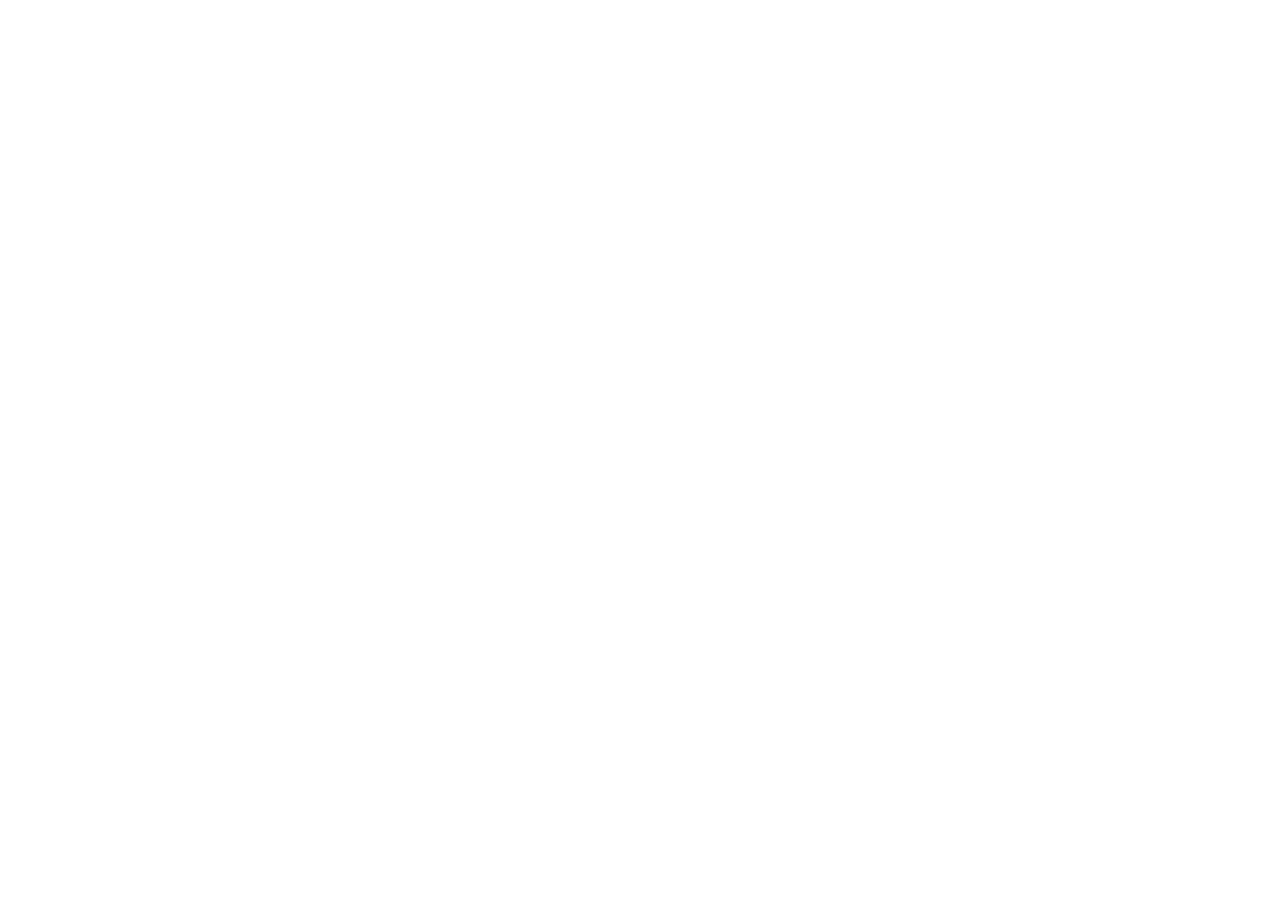
==== index.html @ 4ca58607 "Initial commit" ====
<!DOCTYPE html>
<html lang="en">
  <head>
    <meta charset="UTF-8" />
    <meta name="viewport" content="width=device-width, initial-scale=1.0" />
    <title>Document</title>
  </head>
  <body></body>
</html>
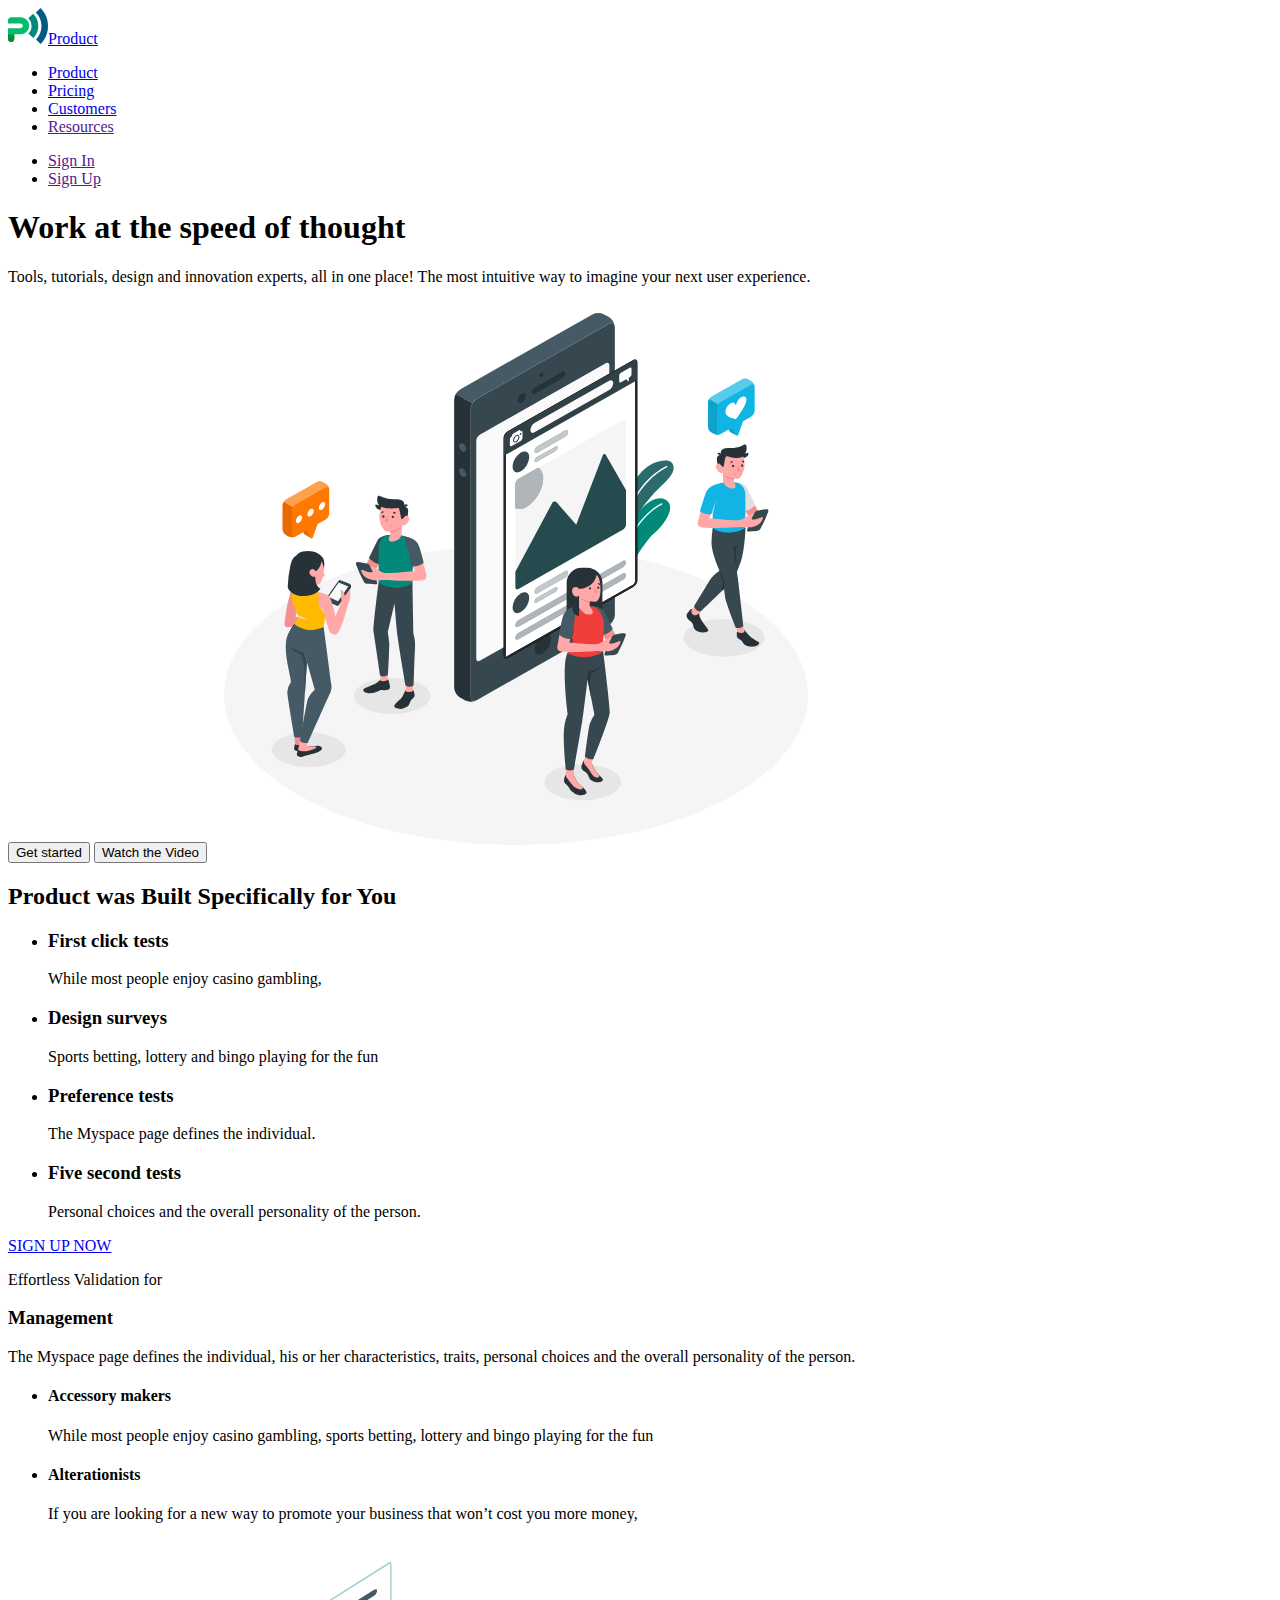
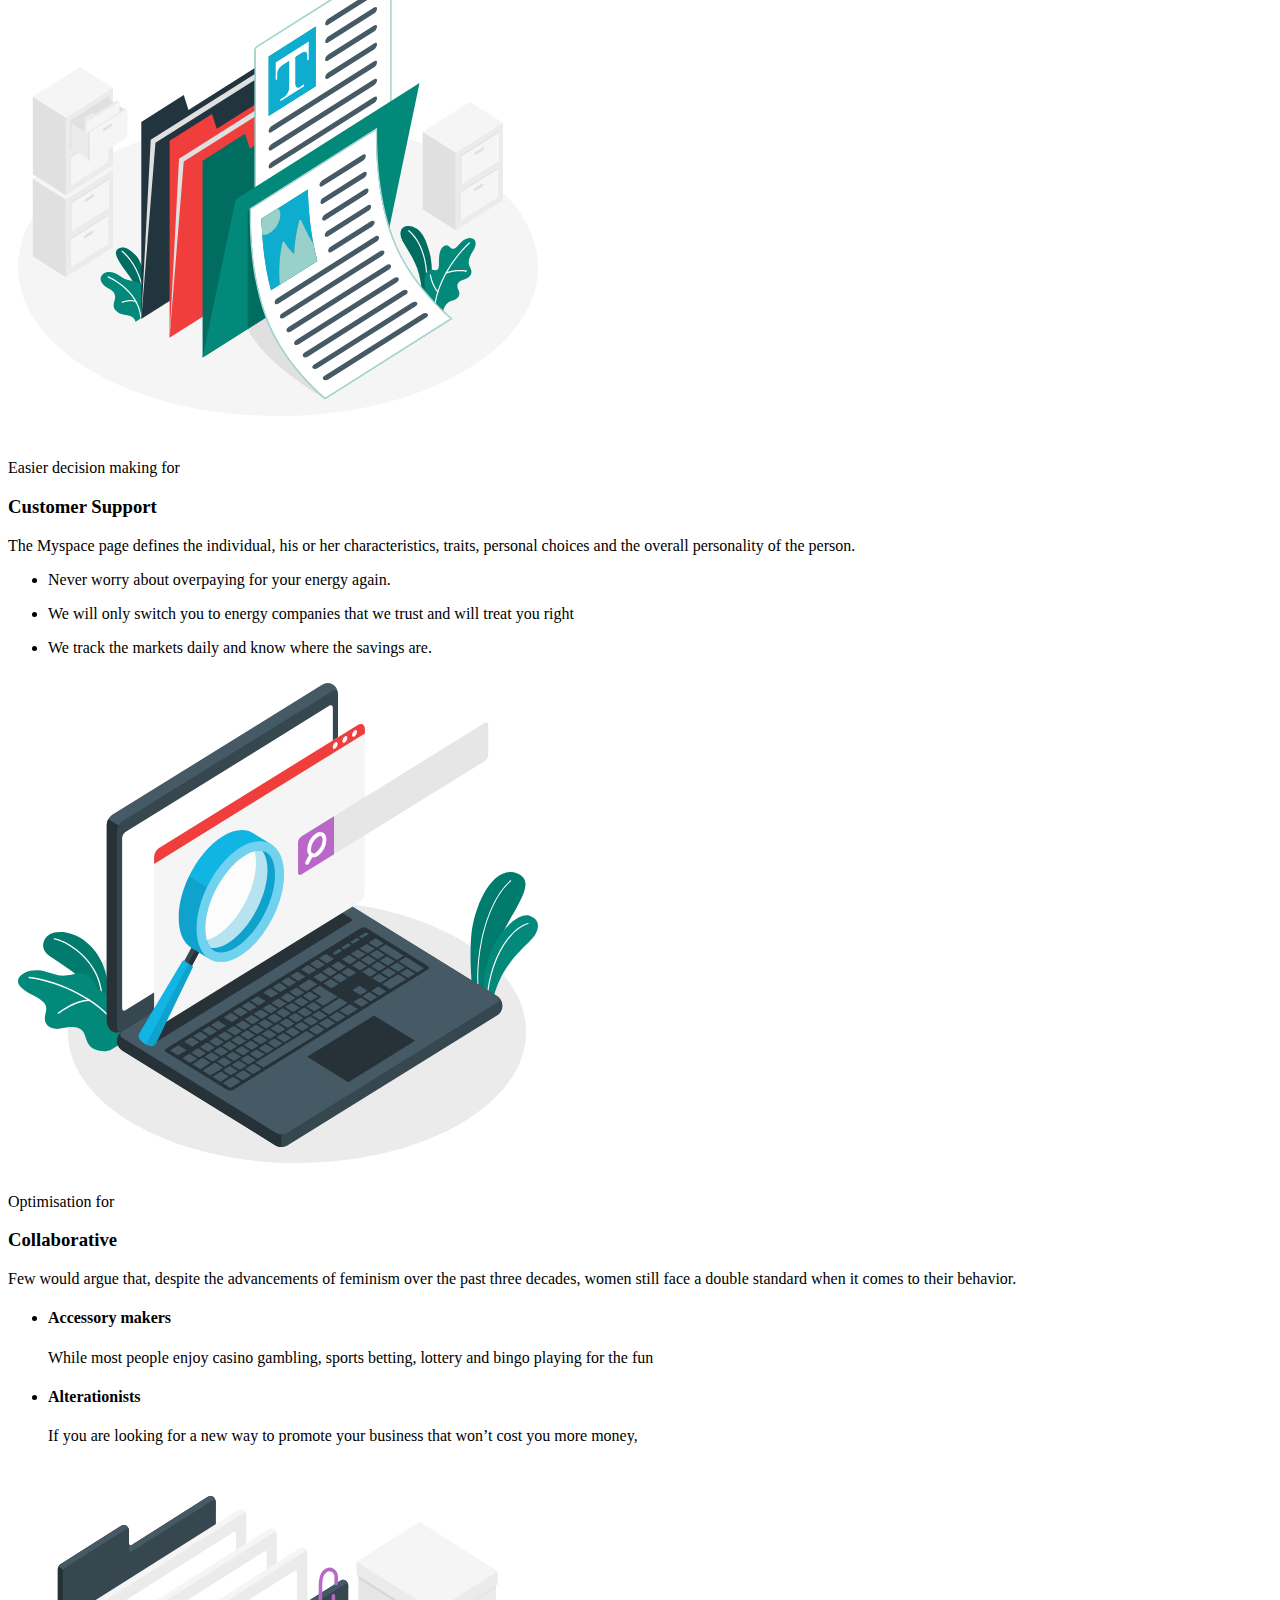
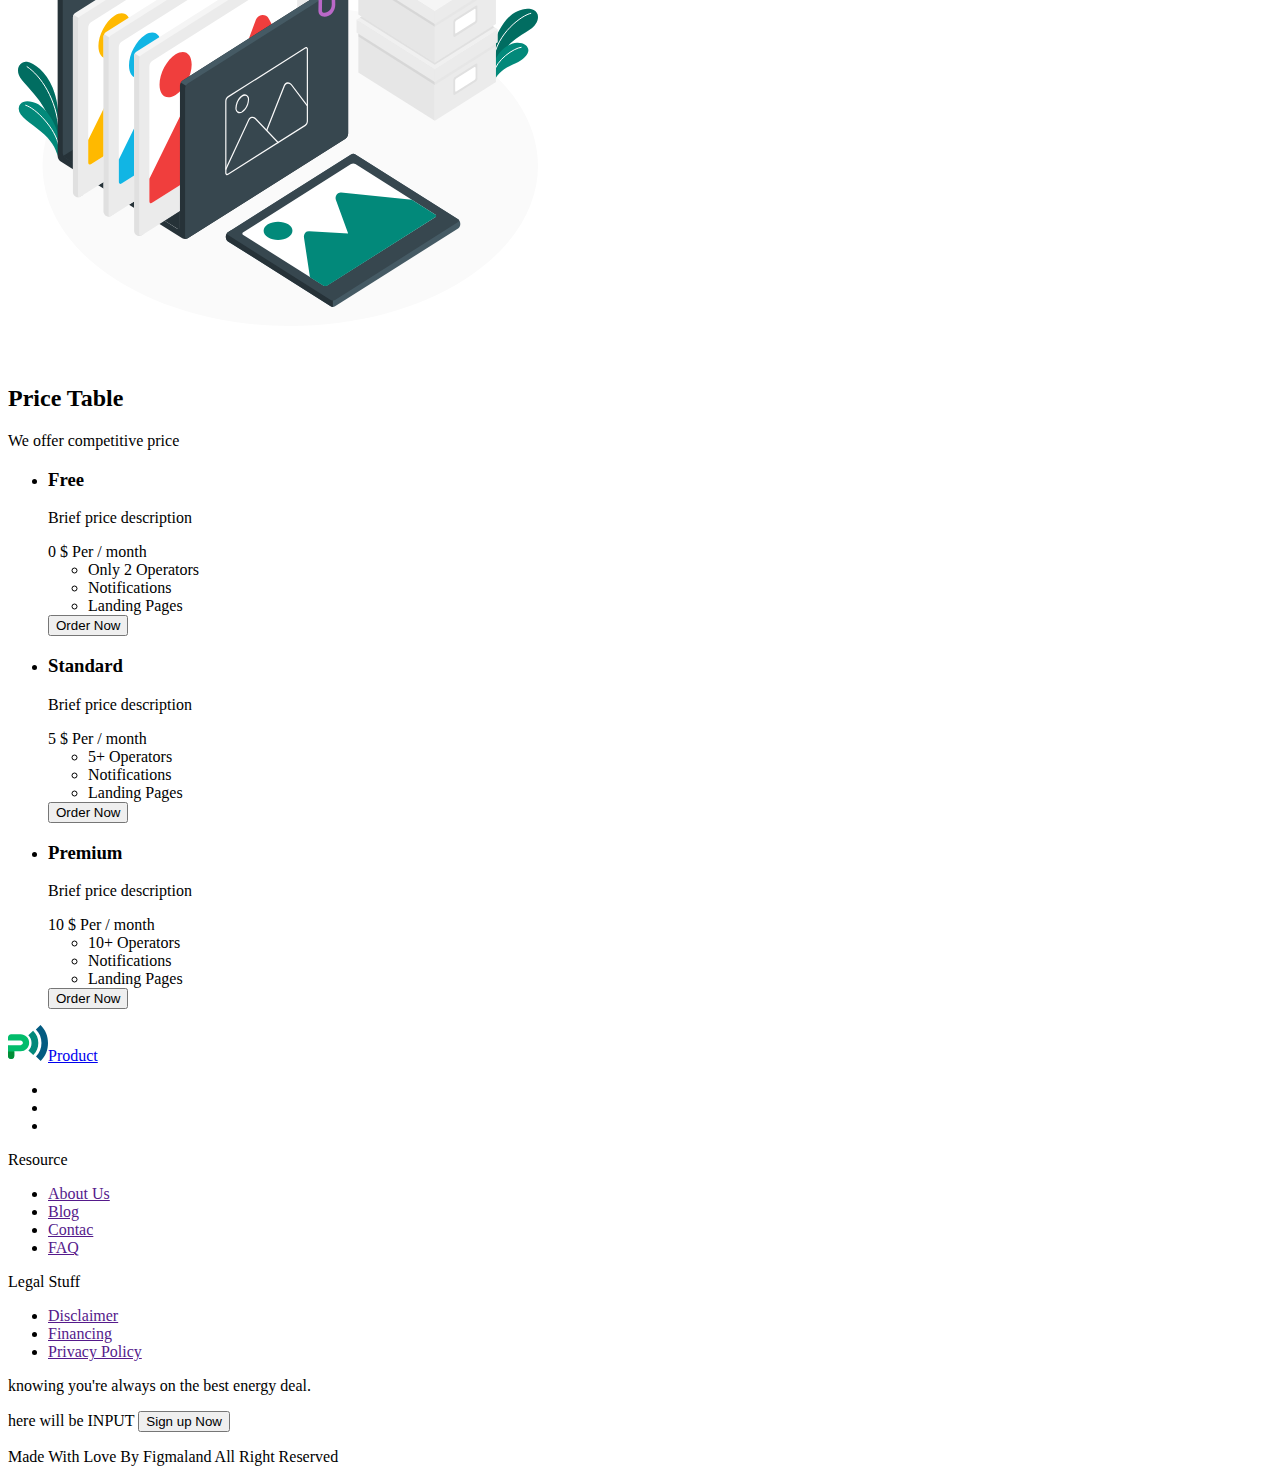
==== commit 4a8a781d: "ls-1" ====
--- a/index.html
+++ b/index.html
@@ -3,7 +3,247 @@
   <head>
     <meta charset="UTF-8" />
     <meta name="viewport" content="width=device-width, initial-scale=1.0" />
-    <title>Document</title>
+    <link rel="stylesheet" href="./css/styles.css" />
+    <title>Business promotion - Product</title>
   </head>
-  <body></body>
+  <body>
+    <header>
+      <a href="./index.html"
+        ><img
+          src="./images/logo.svg"
+          width="40"
+          height="36"
+          alt="logotype"
+        />Product</a
+      >
+      <nav>
+        <ul>
+          <li><a href="./index.html">Product</a></li>
+          <li><a href="./pricing.html">Pricing</a></li>
+          <li><a href="./customers.html">Customers</a></li>
+          <li><a href="">Resources</a></li>
+        </ul>
+        <ul>
+          <li><a href="">Sign In</a></li>
+          <li><a href="">Sign Up</a></li>
+        </ul>
+      </nav>
+    </header>
+
+    <main>
+      <!-- Hero -->
+      <section>
+        <h1>Work at the speed of thought</h1>
+        <p>
+          Tools, tutorials, design and innovation experts, all in one place! The
+          most intuitive way to imagine your next user experience.
+        </p>
+        <button type="button">Get started</button>
+        <button type="button">Watch the Video</button>
+        <img src="./images/hero.svg" width="610" height="555" alt="people" />
+      </section>
+      <section>
+        <h2>Product was Built Specifically for You</h2>
+        <ul>
+          <li>
+            <h3>First click tests</h3>
+            <p>While most people enjoy casino gambling,</p>
+          </li>
+          <li>
+            <h3>Design surveys</h3>
+            <p>Sports betting, lottery and bingo playing for the fun</p>
+          </li>
+          <li>
+            <h3>Preference tests</h3>
+            <p>The Myspace page defines the individual.</p>
+          </li>
+          <li>
+            <h3>Five second tests</h3>
+            <p>Personal choices and the overall personality of the person.</p>
+          </li>
+        </ul>
+        <a href="./index.html">SIGN UP NOW</a>
+      </section>
+      <section>
+        <h2 hidden>Our features</h2>
+        <p>Effortless Validation for</p>
+        <h3>Management</h3>
+        <p>
+          The Myspace page defines the individual, his or her characteristics,
+          traits, personal choices and the overall personality of the person.
+        </p>
+        <ul>
+          <li>
+            <h4>Accessory makers</h4>
+            <p>
+              While most people enjoy casino gambling, sports betting, lottery
+              and bingo playing for the fun
+            </p>
+          </li>
+          <li>
+            <h4>Alterationists</h4>
+            <p>
+              If you are looking for a new way to promote your business that
+              won’t cost you more money,
+            </p>
+          </li>
+        </ul>
+        <img
+          src="./images/management.svg"
+          width="540"
+          height="500"
+          alt="folders"
+        />
+
+        <p>Easier decision making for</p>
+        <h3>Customer Support</h3>
+        <p>
+          The Myspace page defines the individual, his or her characteristics,
+          traits, personal choices and the overall personality of the person.
+        </p>
+        <ul>
+          <li>
+            <p>Never worry about overpaying for your energy again.</p>
+          </li>
+          <li>
+            <p>
+              We will only switch you to energy companies that we trust and will
+              treat you right
+            </p>
+          </li>
+          <li>
+            <p>We track the markets daily and know where the savings are.</p>
+          </li>
+        </ul>
+        <img
+          src="./images/support-img.svg"
+          width="540"
+          height="500"
+          alt="Support"
+        />
+        <p>Optimisation for</p>
+        <h3>Collaborative</h3>
+        <p>
+          Few would argue that, despite the advancements of feminism over the
+          past three decades, women still face a double standard when it comes
+          to their behavior.
+        </p>
+        <ul>
+          <li>
+            <h4>Accessory makers</h4>
+            <p>
+              While most people enjoy casino gambling, sports betting, lottery
+              and bingo playing for the fun
+            </p>
+          </li>
+          <li>
+            <h4>Alterationists</h4>
+            <p>
+              If you are looking for a new way to promote your business that
+              won’t cost you more money,
+            </p>
+          </li>
+        </ul>
+        <img
+          src="./images/collaboration.svg"
+          width="540"
+          height="500"
+          alt="folders"
+        />
+      </section>
+
+      <section>
+        <h2>Price Table</h2>
+        <p>We offer competitive price</p>
+        <ul>
+          <li>
+            <h3>Free</h3>
+            <p>Brief price description</p>
+            <span>0 $ Per / month</span>
+            <ul>
+              <li>Only 2 Operators</li>
+              <li>Notifications</li>
+              <li>Landing Pages</li>
+            </ul>
+            <button type="button">Order Now</button>
+          </li>
+          <li>
+            <h3>Standard</h3>
+            <p>Brief price description</p>
+            <span>5 $ Per / month</span>
+            <ul>
+              <li>5+ Operators</li>
+              <li>Notifications</li>
+              <li>Landing Pages</li>
+            </ul>
+            <button type="button">Order Now</button>
+          </li>
+          <li>
+            <h3>Premium</h3>
+            <p>Brief price description</p>
+            <span>10 $ Per / month</span>
+            <ul>
+              <li>10+ Operators</li>
+              <li>Notifications</li>
+              <li>Landing Pages</li>
+            </ul>
+            <button type="button">Order Now</button>
+          </li>
+        </ul>
+      </section>
+    </main>
+
+    <footer>
+      <a href="./index.html"
+        ><img
+          src="./images/logo.svg"
+          width="40"
+          height="36"
+          alt="logotype"
+        />Product</a
+      >
+      <ul>
+        <li>
+          <a
+            href="instagram.com"
+            target="_blank"
+            rel="nofollow noopener noreferrer"
+          ></a>
+        </li>
+        <li>
+          <a
+            href="facebook.com"
+            target="_blank"
+            rel="nofollow noopener noreferrer"
+          ></a>
+        </li>
+        <li>
+          <a
+            href="twitter.com"
+            target="_blank"
+            rel="nofollow noopener noreferrer"
+          ></a>
+        </li>
+      </ul>
+      <p>Resource</p>
+      <ul>
+        <li><a href="">About Us</a></li>
+        <li><a href="">Blog</a></li>
+        <li><a href="">Contac</a></li>
+        <li><a href="">FAQ</a></li>
+      </ul>
+      <p>Legal Stuff</p>
+      <ul>
+        <li><a href="">Disclaimer</a></li>
+        <li><a href="">Financing</a></li>
+        <li><a href="">Privacy Policy</a></li>
+      </ul>
+      <p>knowing you're always on the best energy deal.</p>
+      <form>
+        here will be INPUT
+        <button type="submit">Sign up Now</button>
+      </form>
+      <p>Made With Love By Figmaland All Right Reserved</p>
+    </footer>
+  </body>
 </html>
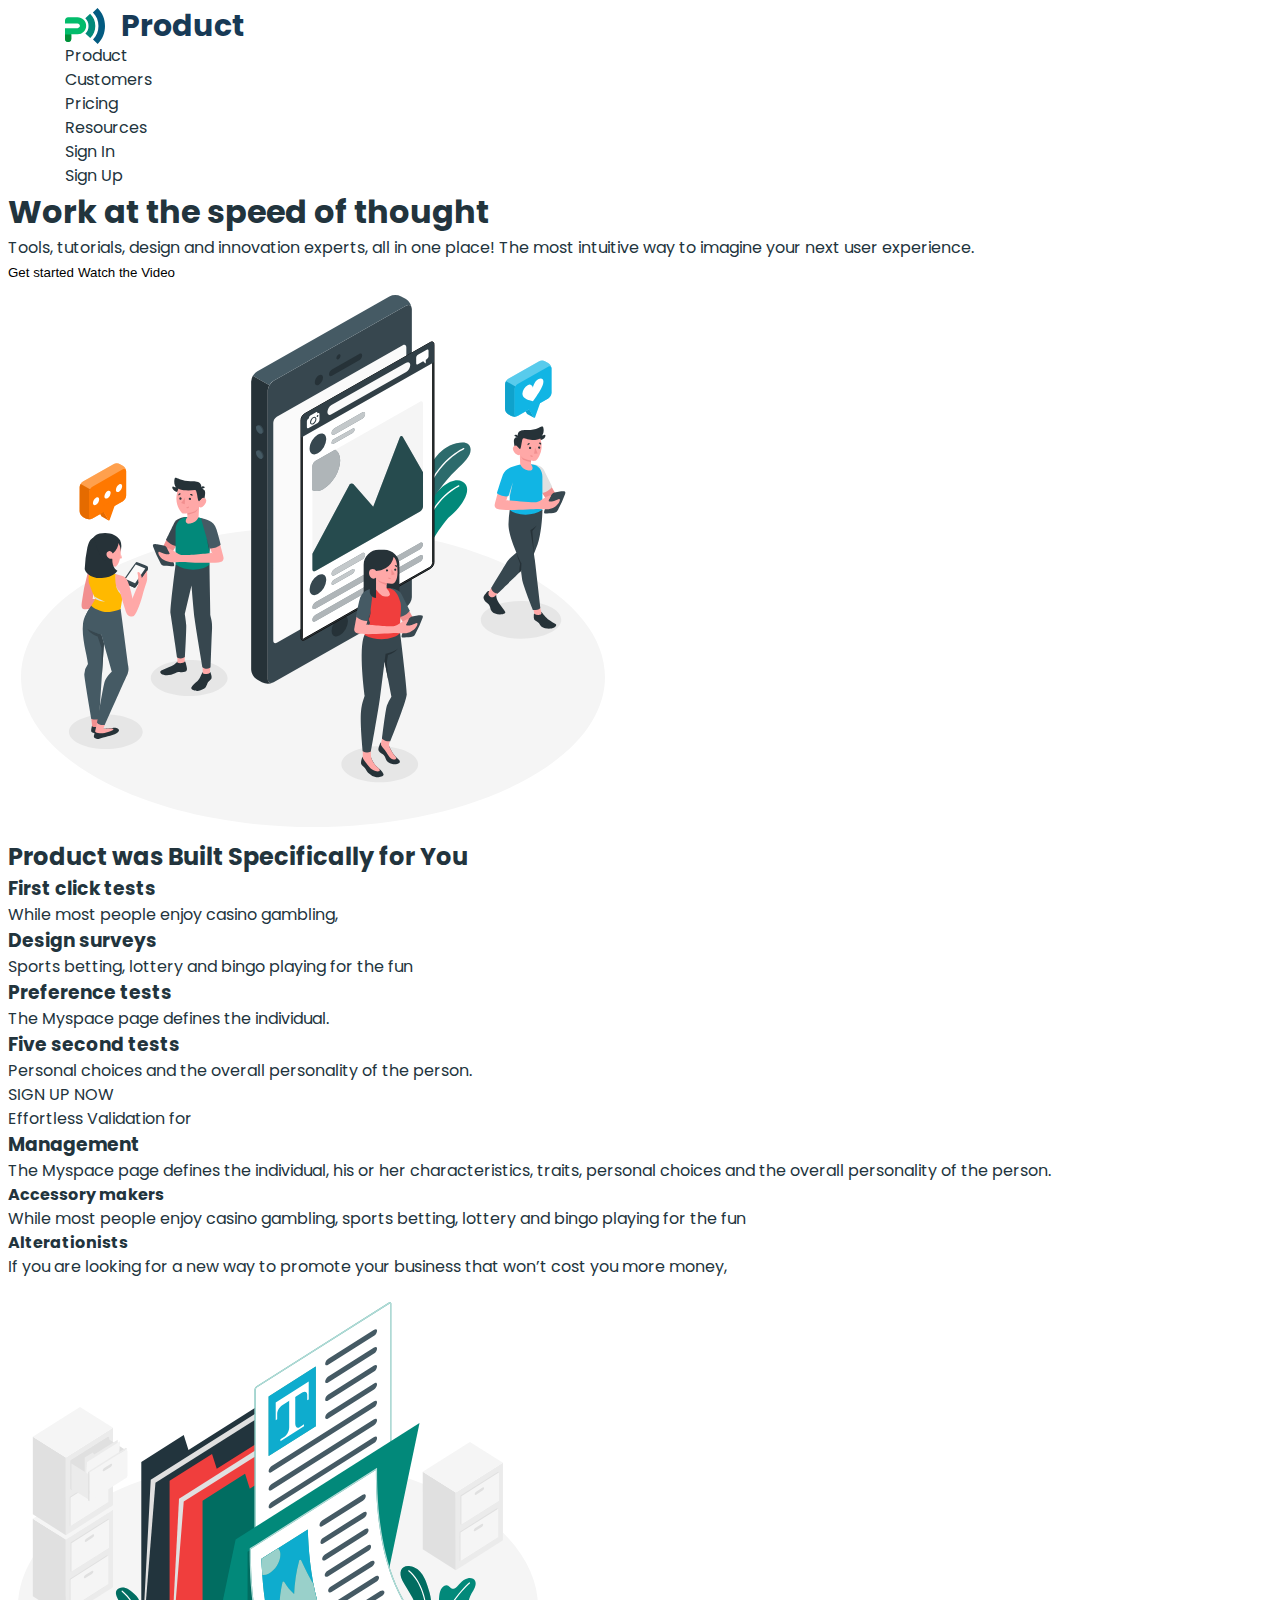
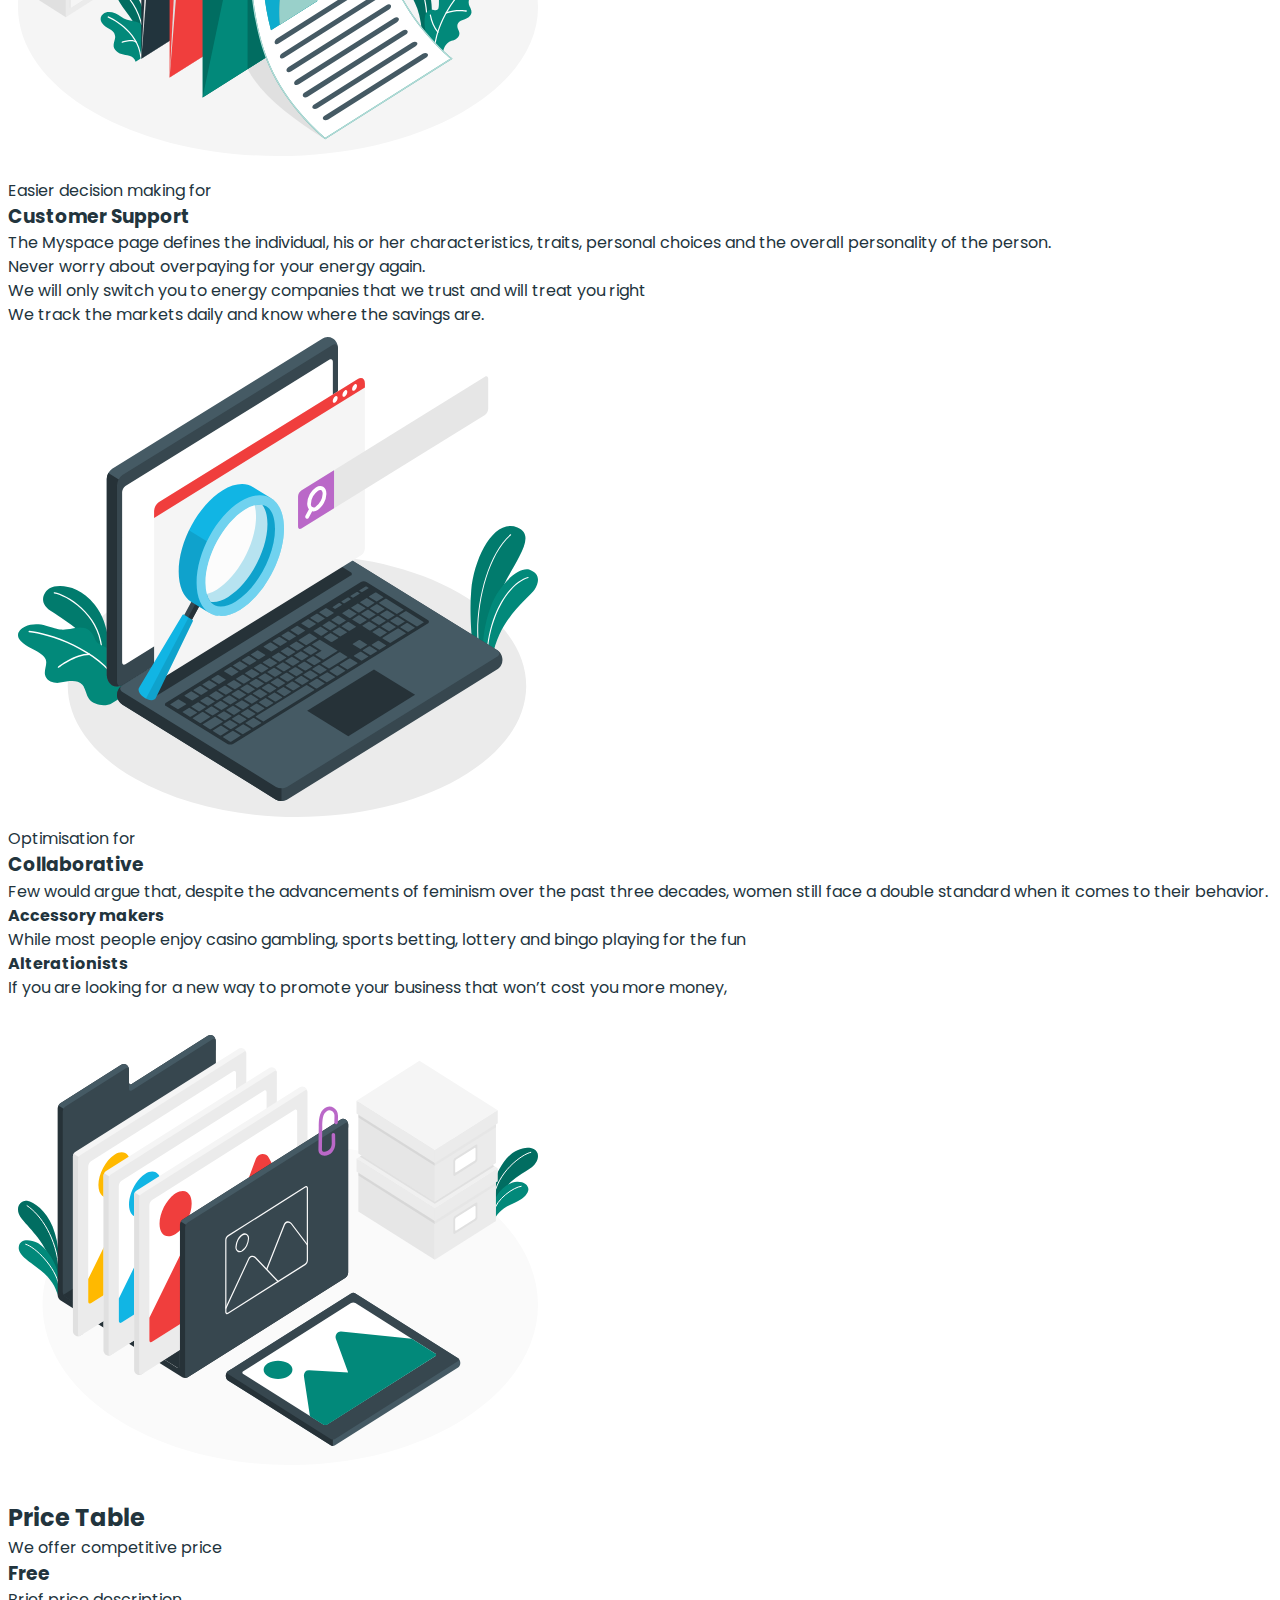
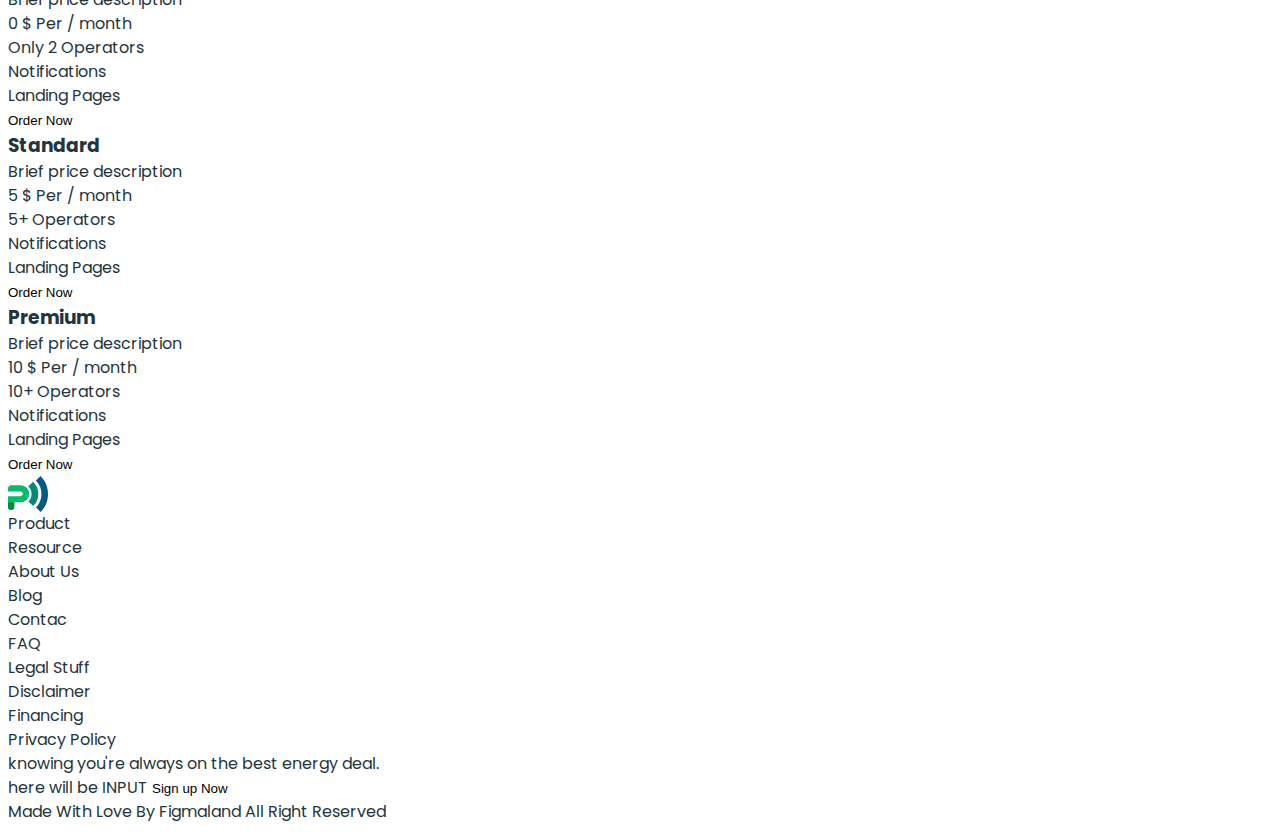
==== commit 2f4a8ddf: "add styles" ====
--- a/index.html
+++ b/index.html
@@ -3,33 +3,59 @@
   <head>
     <meta charset="UTF-8" />
     <meta name="viewport" content="width=device-width, initial-scale=1.0" />
+    <title>Business promotion - Product</title>
+
+    <link rel="preconnect" href="https://fonts.googleapis.com" />
+    <link rel="preconnect" href="https://fonts.gstatic.com" crossorigin />
+    <link
+      href="https://fonts.googleapis.com/css2?family=Inter:opsz,wght@14..32,100..900&family=Montserrat:wght@100..900&family=Poppins:wght@100;200;300;400;500;600;700;800;900&display=swap"
+      rel="stylesheet"
+    />
+
+    <link
+      rel="stylesheet"
+      href="https://cdnjs.cloudflare.com/ajax/libs/modern-normalize/3.0.1/modern-normalize.min.css"
+      integrity="sha512-q6WgHqiHlKyOqslT/lgBgodhd03Wp4BEqKeW6nNtlOY4quzyG3VoQKFrieaCeSnuVseNKRGpGeDU3qPmabCANg=="
+      crossorigin="anonymous"
+      referrerpolicy="no-referrer"
+    />
     <link rel="stylesheet" href="./css/styles.css" />
-    <title>Business promotion - Product</title>
   </head>
-  <body>
-    <header>
-      <a href="./index.html"
-        ><img
-          src="./images/logo.svg"
-          width="40"
-          height="36"
-          alt="logotype"
-        />Product</a
-      >
-      <nav>
-        <ul>
-          <li><a href="./index.html">Product</a></li>
-          <li><a href="./pricing.html">Pricing</a></li>
-          <li><a href="./customers.html">Customers</a></li>
-          <li><a href="">Resources</a></li>
-        </ul>
-        <ul>
-          <li><a href="">Sign In</a></li>
-          <li><a href="">Sign Up</a></li>
-        </ul>
-      </nav>
+ <body>
+    <header class="page-header">
+      <div class="container header-container">
+        <nav class="header-nav">
+          <a class="logo header-logo" href="./index.html"
+            ><img
+              src="./images/logo.svg"
+              width="40"
+              height="36"
+              alt="Logotype"
+            />Product</a
+          >
+
+          <ul class="nav-list">
+            <li class="nav-item">
+              <a class="nav-link current" href="./index.html">Product</a>
+            </li>
+            <li class="nav-item">
+              <a class="nav-link" href="./customers.html">Customers</a>
+            </li>
+            <li class="nav-item">
+              <a class="nav-link" href="./pricing.html">Pricing</a>
+            </li>
+            <li class="nav-item"><a class="nav-link" href="">Resources</a></li>
+          </ul>
+        </nav>
+
+        <ul class="auth-list">
+          <li class="auth-item"><a class="auth-link" href="">Sign In</a></li>
+          <li class="auth-item">
+            <a class="auth-link auth-link-dark" href="">Sign Up</a>
+          </li>
+        </ul>
+      </div>
     </header>
-
     <main>
       <!-- Hero -->
       <section>
@@ -193,7 +219,7 @@
       </section>
     </main>
 
-    <footer>
+    <footer class="footer-nav">
       <a href="./index.html"
         ><img
           src="./images/logo.svg"
--- a/css/styles.css
+++ b/css/styles.css
@@ -0,0 +1,74 @@
+body {
+    font-family: 'Poppins', sans-serif;
+    font-size: 16px;
+    line-height: 1.5;
+    color: #22343d;
+    background-color: #fff;}
+    a {
+        text-decoration: none;
+        color: currentColor;
+    }
+    ul, ol {
+        list-style-type: none;
+        margin: 0;
+        padding: 0;
+    }
+ h1, h2, h3, h4, h5, h6, p {
+    margin: 0;
+ }  
+ img {
+    display: block;
+    max-width: 100%;
+    height: auto;
+ }
+ button {
+    cursor: pointer;
+    border: none;
+    padding: 0;
+    background-color: transparent;
+ }
+
+ .visually-hidden {
+    position: absolute;
+    white-space: nowrap
+    width: 1px;
+    height: 1px;
+    overflow: hidden;
+    border: 0;
+    padding: 0;
+    clip: ract(0 0 0 0);
+    clip-path: inset(100%);
+    margin: -1px;
+ }
+ 
+.container {
+    max-width: 1150px;
+    padding: 0 20px;
+    margin: 0 auto;
+}
+
+.logo {
+    display: flex;
+    align-items: center;
+    gap: 16px;
+
+    font-weight: 700;
+    font-size: 30px;
+    line-height: 0.93;
+    color: #173a56;
+}
+
+.button {
+    min-width: 110px;
+    padding: 14px 42px;
+    border-radius: 4px;
+
+    font-weight: 700;
+    line-height: 1.5;
+    color: #fff;
+    background-color: #02897a;
+}
+
+.button:hover,
+.button:focus {
+    background-color: #016257;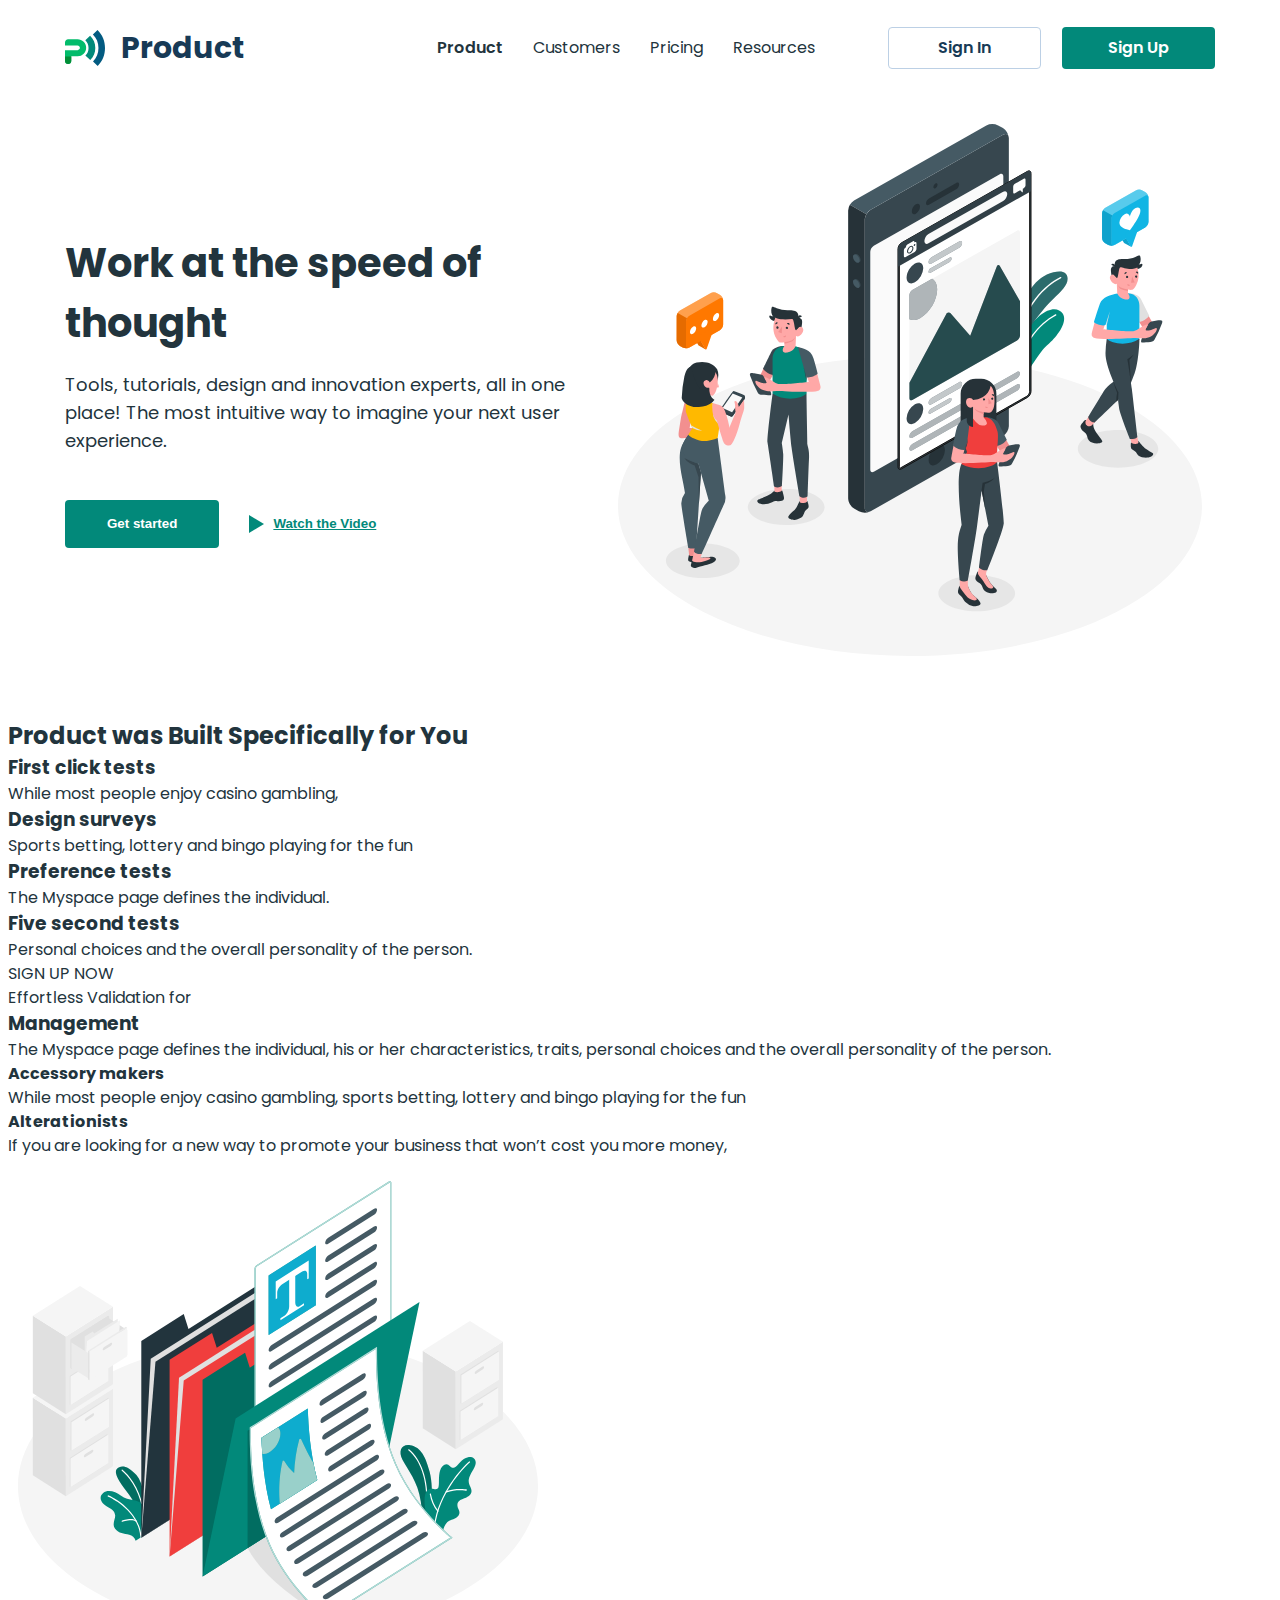
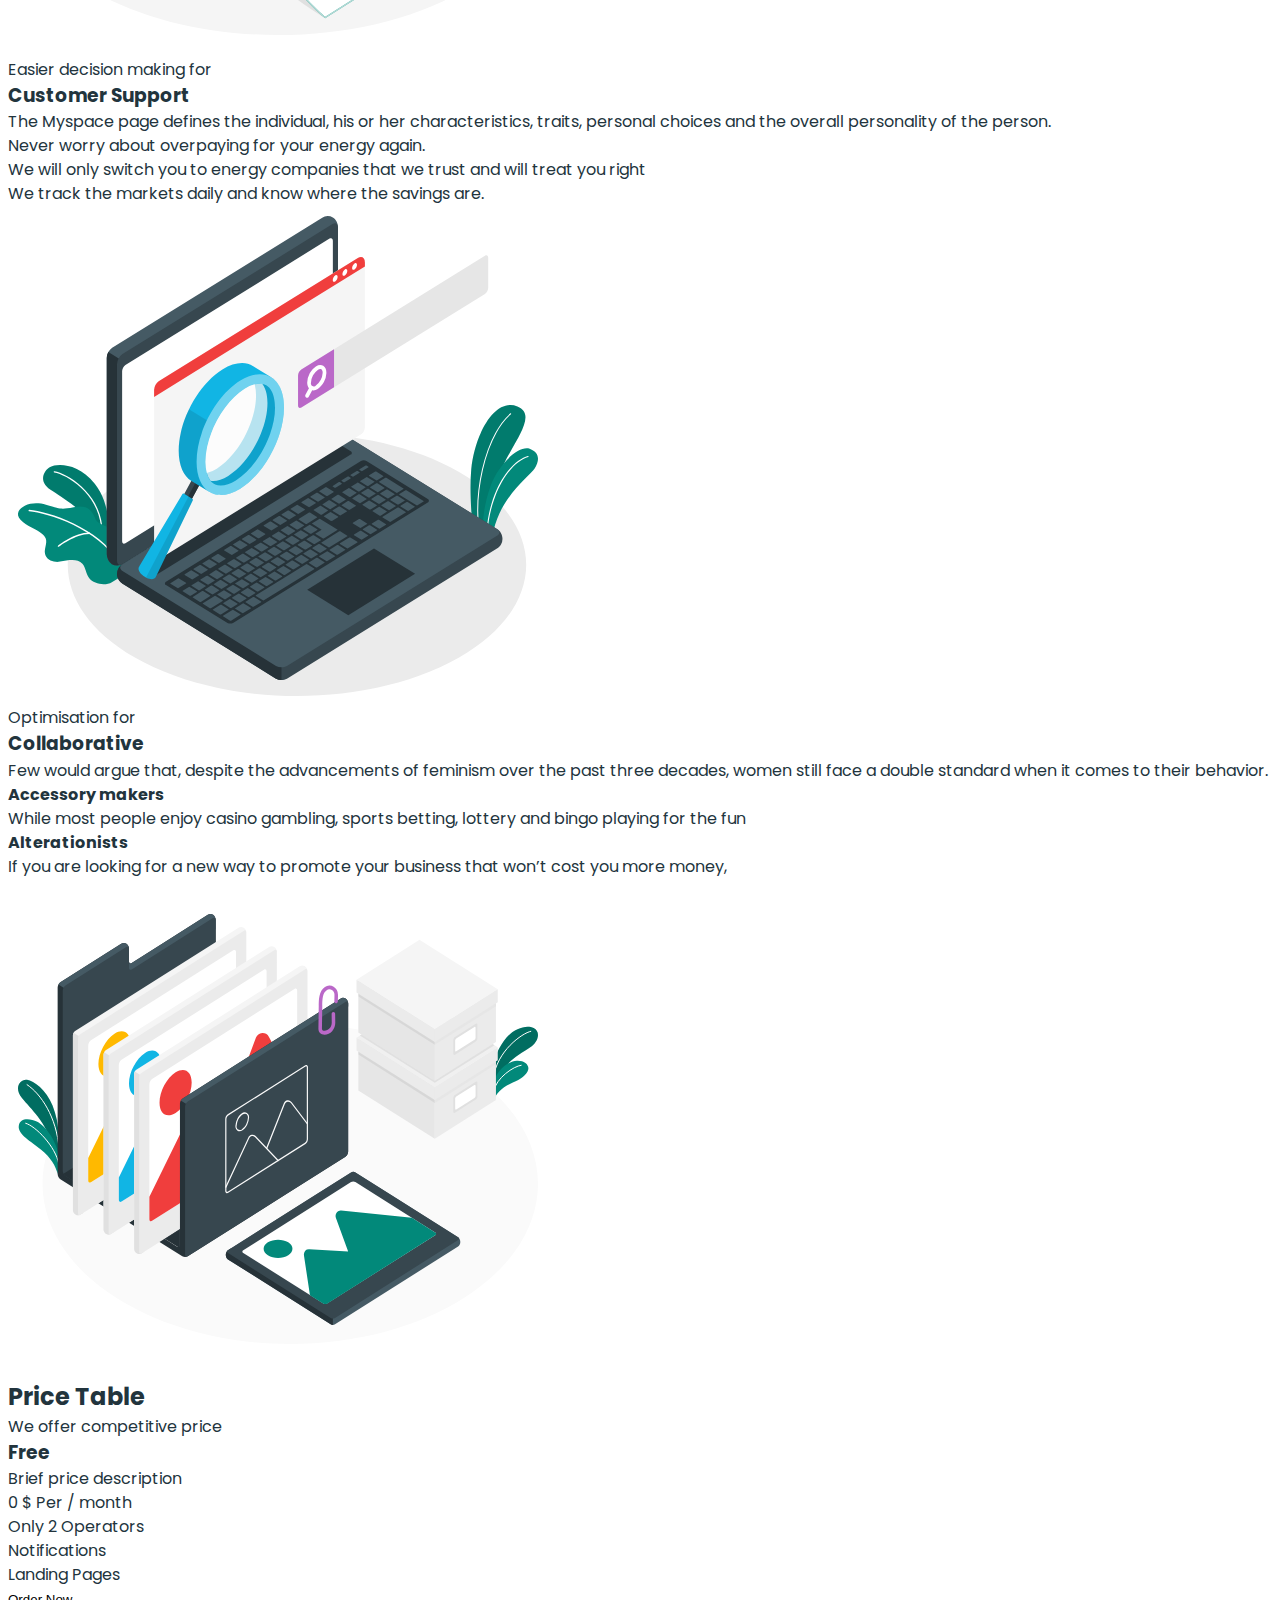
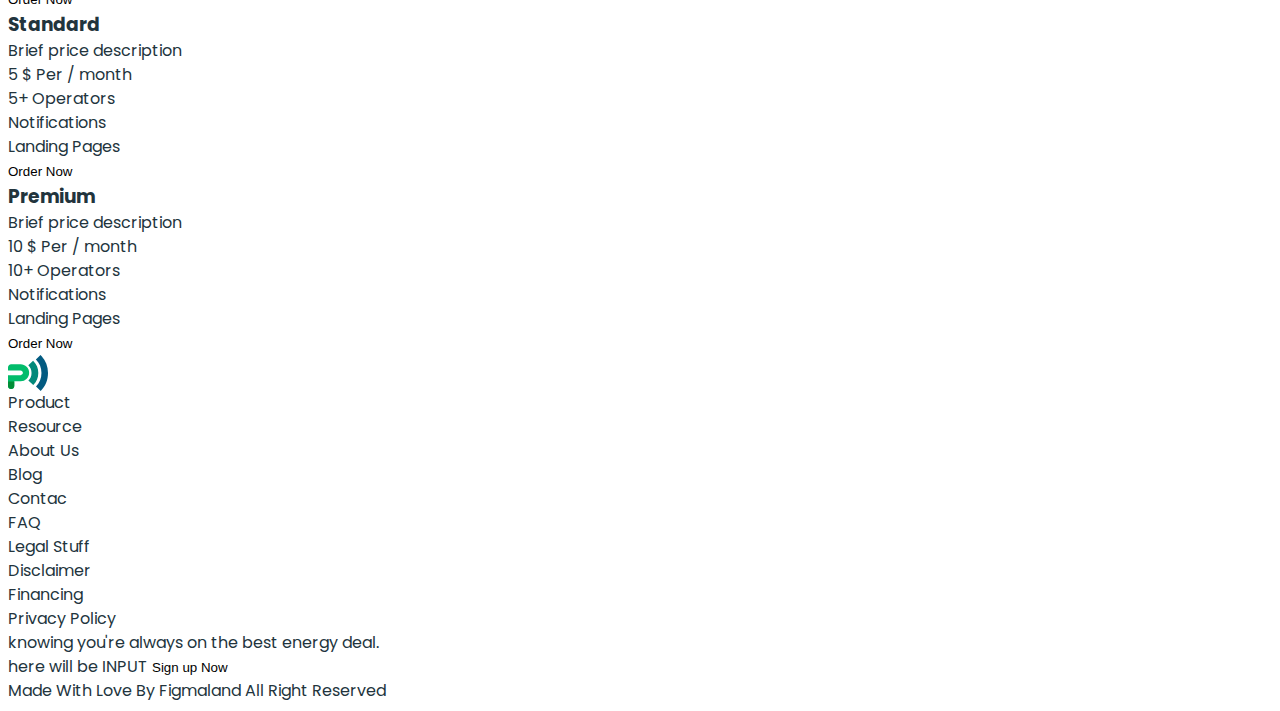
==== commit aa6f16a5: "add hero" ====
--- a/index.html
+++ b/index.html
@@ -33,18 +33,17 @@
               alt="Logotype"
             />Product</a
           >
-
-          <ul class="nav-list">
-            <li class="nav-item">
-              <a class="nav-link current" href="./index.html">Product</a>
+          <ul class="header-nav-list">
+            <li class="headr-nav-item">
+              <a class="header-nav-link current" href="./index.html">Product</a>
             </li>
-            <li class="nav-item">
-              <a class="nav-link" href="./customers.html">Customers</a>
+            <li class="headr-nav-item">
+              <a class="header-nav-link" href="./customers.html">Customers</a>
             </li>
-            <li class="nav-item">
-              <a class="nav-link" href="./pricing.html">Pricing</a>
+            <li class="headr-nav-item">
+              <a class="header-nav-link" href="./pricing.html">Pricing</a>
             </li>
-            <li class="nav-item"><a class="nav-link" href="">Resources</a></li>
+            <li class="headr-nav-item"><a class="header-nav-link" href="">Resources</a></li>
           </ul>
         </nav>
 
@@ -56,18 +55,25 @@
         </ul>
       </div>
     </header>
+    <!-- Hero -->
     <main>
-      <!-- Hero -->
-      <section>
-        <h1>Work at the speed of thought</h1>
-        <p>
+      <section class="hero-section">
+      <div class="container hero-container">
+        <div class="hero-content">
+          <h1 class="hero-title">Work at the speed of thought</h1>
+         <p class="hero-subtitle">
           Tools, tutorials, design and innovation experts, all in one place! The
           most intuitive way to imagine your next user experience.
-        </p>
-        <button type="button">Get started</button>
-        <button type="button">Watch the Video</button>
+         </p>
+         <div class="hero-wrp-buttons">
+          <button class="button" type="button">Get started</button>
+         <button class="hero-btn" type="button"><span class="hero-btn-icon"></span>Watch the Video</button>
+         </div>
+       </div>
         <img src="./images/hero.svg" width="610" height="555" alt="people" />
-      </section>
+     </div>
+      </section>
+      <!--end Hero -->
       <section>
         <h2>Product was Built Specifically for You</h2>
         <ul>
--- a/css/styles.css
+++ b/css/styles.css
@@ -3,61 +3,91 @@
     font-size: 16px;
     line-height: 1.5;
     color: #22343d;
-    background-color: #fff;}
-    a {
-        text-decoration: none;
-        color: currentColor;
+    background-color: #fff;
+}
+
+a {
+    text-decoration: none;
+    color: currentColor;
+}
+
+ul,
+ol {
+    list-style-type: none;
+    margin: 0;
+    padding: 0;
+}
+
+h1,
+h2,
+h3,
+h4,
+h5,
+h6,
+p {
+        margin: 0;
     }
-    ul, ol {
-        list-style-type: none;
-        margin: 0;
-        padding: 0;
-    }
- h1, h2, h3, h4, h5, h6, p {
-    margin: 0;
- }  
- img {
+
+img {
     display: block;
     max-width: 100%;
     height: auto;
- }
- button {
+}
+
+button {
     cursor: pointer;
     border: none;
     padding: 0;
     background-color: transparent;
- }
-
- .visually-hidden {
-    position: absolute;
-    white-space: nowrap
-    width: 1px;
-    height: 1px;
-    overflow: hidden;
-    border: 0;
-    padding: 0;
-    clip: ract(0 0 0 0);
-    clip-path: inset(100%);
-    margin: -1px;
- }
- 
+}
+
+/*#region Utility*/
+
+    .visually-hidden {
+            position: absolute;
+            white-space: nowrap;
+            width: 1px;
+            height: 1px;
+            overflow: hidden;
+            border: 0;
+            padding: 0;
+            clip: rect(0 0 0 0);
+            clip-path: inset(100%);
+            margin: -1px;
+}
+/*#region Utility*/
+
 .container {
     max-width: 1150px;
     padding: 0 20px;
     margin: 0 auto;
 }
 
+.header-nav, 
+.auth-list, 
+.header-container {
+    display: flex;
+    align-items: center;
+}
+
+
+.header-container {
+gap: 73px;
+}
+
 .logo {
     display: flex;
     align-items: center;
     gap: 16px;
-
+    padding: 22px 0;
     font-weight: 700;
     font-size: 30px;
     line-height: 0.93;
     color: #173a56;
 }
 
+.header-logo {padding: 22px 0;}
+
 .button {
     min-width: 110px;
     padding: 14px 42px;
@@ -69,6 +99,124 @@
     background-color: #02897a;
 }
 
+.header-nav-list {
+    display: flex;
+    align-items: center;
+    gap: 30px;
+}
+
+.header-nav-link {
+    display: block;
+    line-height: 1.75;
+    padding: 26px 0;
+
+}
+
+.auth-list {
+gap: 21px;
+}
+
+.auth-link {
+    display: block;
+    min-width: 105px;
+    padding: 8px 23px;
+    border: 1px solid #bcd0e5;
+    border-radius: 4px;
+    background-color: #fff;
+    font-weight: 600;
+    text-align: center;
+    color: #173a56;
+}
+.auth-link-dark, 
+.auth-link:hover, 
+.auth-link:focus {
+    border-color:  transparent;
+    background-color: #02897a;
+    color: #fff;;
+}
+
+ .auth-link-dark:hover,
+ .auth-link-dark:focus {
+    border-color: #bcd0e5;
+background-color: #fff;
+color: #173a56;
+ }
+
+ .header-nav {
+    justify-content: space-between;
+    flex-grow: 1;
+ }
+.header-nav-link.current {
+    font-weight: 600;;
+}
+
+.hero-section {
+padding: 25px 0 50px;
+}
+
+ .hero-container {
+    display: flex;
+    align-items: center;
+    gap: 35px;
+ }
+ .hero-title {
+font-size: 40px;
+max-width: 420px;
+margin-bottom: 18px;
+}
+
+.hero-subtitle {
+    font-weight: 400;
+        font-size: 18px;
+        line-height: 1.56;
+        margin-bottom: 45px;
+        
+}
+.hero-wrp-buttons {
+    display: flex;
+    align-items: center;
+    gap: 30px;
+}
+
+.button {
+    min-width: 130px;
+    font-weight: 700;
+        color: #fff;
+        border-radius: 4px;
+        border-color: #02897a;
+        padding: 14px 42px;
+        line-height: 1.5;
+}
+
 .button:hover,
 .button:focus {
-    background-color: #016257;+    background-color: #016257;
+}
+.hero-btn {
+    display: flex;
+    align-items: center;
+    gap: 9px;
+    background-color: transparent;
+    font-weight: 600;
+    line-height: 1.5;
+    text-decoration: underline;
+        text-decoration-skip-ink: none;
+        color: #02897a;
+        padding: 14px 0;
+}
+.hero-btn:hover,
+.hero-btn:focus {
+color: #016257;}
+
+.hero-btn-icon {
+    width: 0px;
+        height: 0px;
+        border-style: solid;
+        border-width: 9px 0 9px 15.6px;
+        border-color: transparent transparent transparent #02897A;
+        transform: rotate(0deg);
+}
+.hero-btn:hover .hero-btn-icon,
+.hero-btn:focus .hero-btn-icon {
+    border-color: transparent transparent transparent #016257;
+}